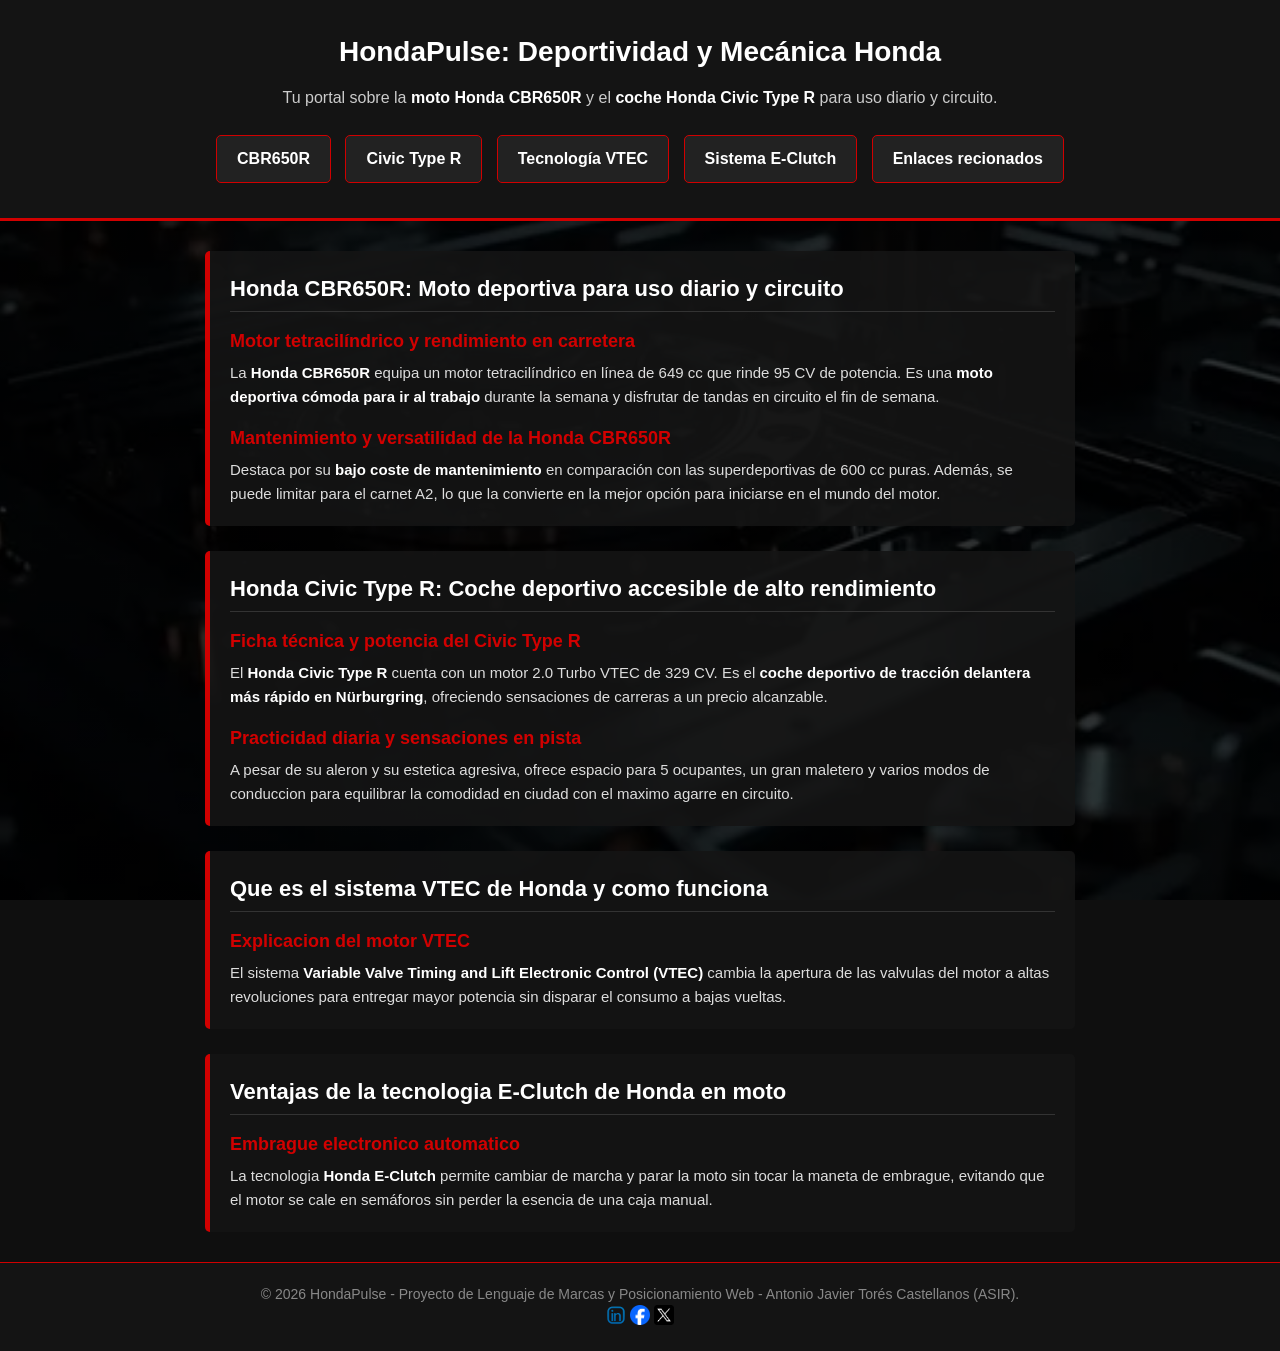
==== index.html @ 5279d7a5 "Add files via upload" ====
<!DOCTYPE html>
<html lang="es">
<head>
    <meta charset="UTF-8">
    <meta name="viewport" content="width=device-width, initial-scale=1.0">
    <title>HondaPulse | Honda CBR650R, Civic Type R, VTEC y E-Clutch</title>
    
    <!-- Metaetiquetas SEO con keywords de cola corta y larga -->
    <meta name="description" content="Portal de HondaPulse dedicado a la moto Honda CBR650R, coche Honda Civic Type R, motor VTEC y tecnologia E-Clutch. Guia de rendimiento en circuito y uso diario.">
    <meta name="keywords" content="honda, motos honda, coches deportivos, honda cbr650r, honda civic type r, vtec, e-clutch, cbr650r uso diario y circuito, civic type r rendimiento, mantenimiento cbr650r, motor tetracilindrico 650, comprar honda cbr650r, ficha tecnica civic type r, como funciona el vtec, ventajas e-clutch honda">
    <meta name="author" content="HondaPulse">
    <meta name="robots" content="index, follow">
    <link rel="canonical" href="https://antoniojtc.github.io">
    <!-- Favicon -->
    <link rel="icon" type="image/png" href="Favicon/android-chrome-192x192.png">
    <link rel="icon" href="Favicon/android-chrome-512x512.png">
    <link rel="icon" href="Favicon/apple-touch-icon.png">
    <link rel="icon" href="Favicon/favicon-16x16.png">
    <link rel="icon" href="Favicon/favicon-32x32.png">
    <link rel="icon" href="Favicon/favicon.ico">
    <link rel="canonical" href="https://www.https://antoniojtc.github.io/.com/enlaces">
    <!-- Redes sociales -->
    <meta property="og:title" content="HondaPulse | Honda CBR650R, Civic Type R, VTEC y E-Clutch">
    <meta property="og:description" content="Portal de HondaPulse dedicado a la moto Honda CBR650R, coche Honda Civic Type R, motor VTEC y tecnologia E-Clutch. Guia de rendimiento en circuito y uso diario.">
    <meta property="og:image" content="https://antoniojtc.github.io/imagenes/poster-publicitario-hondapusle.webp"> 
    <meta property="og:url" content="https://antoniojtc.github.io">
    <!-- Hoja de estilos CSS externa -->
    <link rel="stylesheet" href="estilo.css">
</head>

<body>

    <!-- Cabecera de la página -->
    <header class="cabecera">
        <h1>HondaPulse: Deportividad y Mecánica Honda</h1>
        <p>Tu portal sobre la <strong>moto Honda CBR650R</strong> y el <strong>coche Honda Civic Type R</strong> para uso diario y circuito.</p>

        <!-- Navegación principal con lista -->
        <nav>
            <ol class="menu">
                <li><a href="#cbr650r">CBR650R</a></li>
                <li><a href="#type-r">Civic Type R</a></li>
                <li><a href="#vtec">Tecnología VTEC</a></li>
                <li><a href="#e-clutch">Sistema E-Clutch</a></li>
                <li><a href="enlaces.html">Enlaces recionados</a></li>
            </ol>
        </nav>
    </header>

    <!-- Contenido principal -->
    <main>

        <!-- Sección 1: Honda CBR650R -->
        <section id="cbr650r" class="tarjeta">
            <h2>Honda CBR650R: Moto deportiva para uso diario y circuito</h2>
            
            <article>
                <h3>Motor tetracilíndrico y rendimiento en carretera</h3>
                <p>
                    La <strong>Honda CBR650R</strong> equipa un motor tetracilíndrico en línea de 649 cc que rinde 95 CV de potencia. Es una <strong>moto deportiva cómoda para ir al trabajo</strong> durante la semana y disfrutar de tandas en circuito el fin de semana.
                </p>
            </article>

            <article>
                <h3>Mantenimiento y versatilidad de la Honda CBR650R</h3>
                <p>
                    Destaca por su <strong>bajo coste de mantenimiento</strong> en comparación con las superdeportivas de 600 cc puras. Además, se puede limitar para el carnet A2, lo que la convierte en la mejor opción para iniciarse en el mundo del motor.
                </p>
            </article>
        </section>

        <!-- Sección 2: Honda Civic Type R -->
        <section id="type-r" class="tarjeta">
            <h2>Honda Civic Type R: Coche deportivo accesible de alto rendimiento</h2>
            
            <article>
                <h3>Ficha técnica y potencia del Civic Type R</h3>
                <p>
                    El <strong>Honda Civic Type R</strong> cuenta con un motor 2.0 Turbo VTEC de 329 CV. Es el <strong>coche deportivo de tracción delantera más rápido en Nürburgring</strong>, ofreciendo sensaciones de carreras a un precio alcanzable.
                </p>
            </article>

            <article>
                <h3>Practicidad diaria y sensaciones en pista</h3>
                <p>
                    A pesar de su aleron y su estetica agresiva, ofrece espacio para 5 ocupantes, un gran maletero y varios modos de conduccion para equilibrar la comodidad en ciudad con el maximo agarre en circuito.
                </p>
            </article>
        </section>

        <!-- Seccion 3: Tecnologia VTEC -->
        <section id="vtec" class="tarjeta">
            <h2>Que es el sistema VTEC de Honda y como funciona</h2>
            
            <article>
                <h3>Explicacion del motor VTEC</h3>
                <p>
                    El sistema <strong>Variable Valve Timing and Lift Electronic Control (VTEC)</strong> cambia la apertura de las valvulas del motor a altas revoluciones para entregar mayor potencia sin disparar el consumo a bajas vueltas.
                </p>
            </article>
        </section>

        <!-- Seccion 4: Sistema E-Clutch -->
        <section id="e-clutch" class="tarjeta">
            <h2>Ventajas de la tecnologia E-Clutch de Honda en moto</h2>
            
            <article>
                <h3>Embrague electronico automatico</h3>
                <p>
                    La tecnologia <strong>Honda E-Clutch</strong> permite cambiar de marcha y parar la moto sin tocar la maneta de embrague, evitando que el motor se cale en semáforos sin perder la esencia de una caja manual.
                </p>
            </article>
        </section>

    </main>

    <!-- Pie de pagina -->
    <footer>
        <p>&copy; 2026 HondaPulse - Proyecto de Lenguaje de Marcas y Posicionamiento Web - Antonio Javier Torés Castellanos  (ASIR).</p>

        <a href="https://www.linkedin.com/sharing/share-offsite/?url=https://antoniojtc.github.io"><img src="../imagenes/3d-linkedin-logo-icon-isolated-on-transparent-background-free-png.webp" width="20" alt=""></a>
        <a href="https://www.facebook.com/dialog/share?display=popup&app_id=94039431626&href=https://antoniojtc.github.io"><img src="../imagenes/2023_Facebook_icon.svg.webp" alt="Comparte en facebook" width="20"></a> <a href="https://x.com/intent/post?url=https://antoniojtc.github.io"><img src="../imagenes/1725374683twitter-x-logo.png" alt="Comparte en X" width="20"> </a>
    
    </footer>
</body>
</html>

    </footer>

</body>
</html>
<!-- https://squoosh.app : esta web es para reducir el peso de las imagenes -->
---- estilo.css ----
/* =====================================================
   HONDAPULSE - Hoja de Estilos CSS
   ===================================================== */

/* Reset básico para ajustar márgenes */
* {
    margin: 0;
    padding: 0;
    box-sizing: border-box;
}

/* Configuracion del cuerpo de la pagina */
body {
    font-family: Arial, sans-serif;
    line-height: 1.6;
    color: #ffffff;
    background-color: #0f0f0f;
    /* Fondo con imagen oscurecida mediante un gradiente negro */
    background-image: linear-gradient(rgba(0, 0, 0, 0.8), rgba(0, 0, 0, 0.8)), url("imagenes/pngtree-close-up-image-of-a-black-machine-with-metal-parts-image_2656666.webp");
    background-size: cover;
    background-position: center;
    background-attachment: fixed;
}

.cabecera {
    text-align: center;
    padding: 30px 15px;
    background-color: #141414;
    border-bottom: 3px solid #d10000; /* Borde rojo Honda */
}

.cabecera h1 {
    color: #ffffff;
    font-size: 28px;
    margin-bottom: 10px;
}

.cabecera p {
    color: #cccccc;
    font-size: 16px;
}

/* Estilo del meu de navegacion */
.menu {
    list-style: none;
    margin-top: 20px;
}

.menu li {
    display: inline-block; /* Coloca los botones uno al lado del otro */
    margin: 5px;
}

.menu a {
    display: block;
    padding: 10px 20px;
    background-color: #222222;
    color: #ffffff;
    text-decoration: none;
    border-radius: 5px;
    border: 1px solid #d10000;
    font-weight: bold;
}

/* Efecto al pasar el raton por los botones */
.menu a:hover {
    background-color: #d10000;
    color: #ffffff;
}

/* Contenedor principal de la pagina */
main {
    max-width: 900px;
    margin: 30px auto;
    padding: 0 15px;
}

/* Estilo de las tarjetas de contenido (<section>) */
.tarjeta {
    background-color: rgba(20, 20, 20, 0.9);
    border-left: 5px solid #d10000; /* Línea fija roja a la izquierda */
    border-radius: 5px;
    padding: 20px;
    margin-bottom: 25px;
}

.tarjeta h2 {
    color: #ffffff;
    font-size: 22px;
    margin-bottom: 15px;
    border-bottom: 1px solid #333333;
    padding-bottom: 5px;
}

.tarjeta h3 {
    color: #d10000; /* Subtitulos en rojo */
    font-size: 18px;
    margin-top: 15px;
    margin-bottom: 5px;
}

.tarjeta p {
    color: #dddddd;
    font-size: 15px;
}

/* Palabras clave destacadas dentro del texto */
strong {
    color: #ffffff;
}

/* Pie de pagina */
footer {
    text-align: center;
    padding: 20px;
    background-color: #141414;
    border-top: 1px solid #d10000;
    font-size: 14px;
    color: #888888;
}
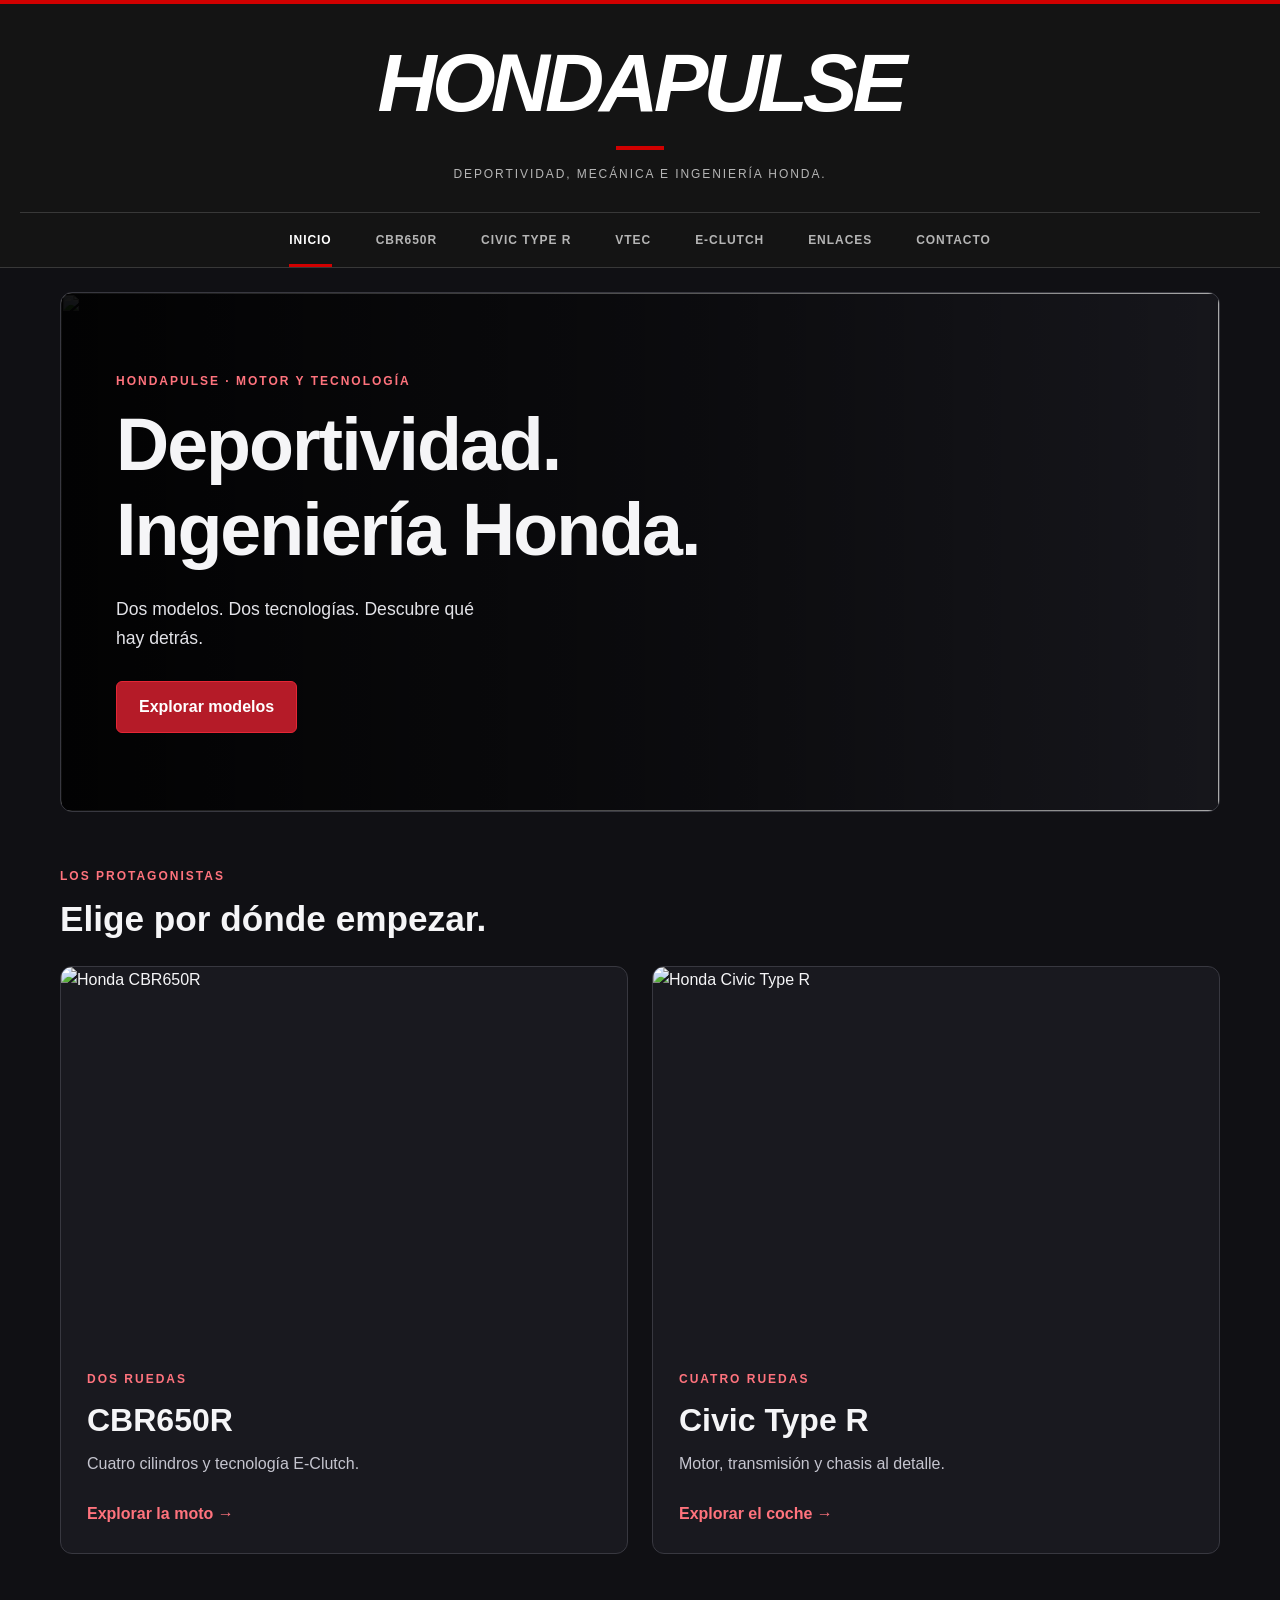
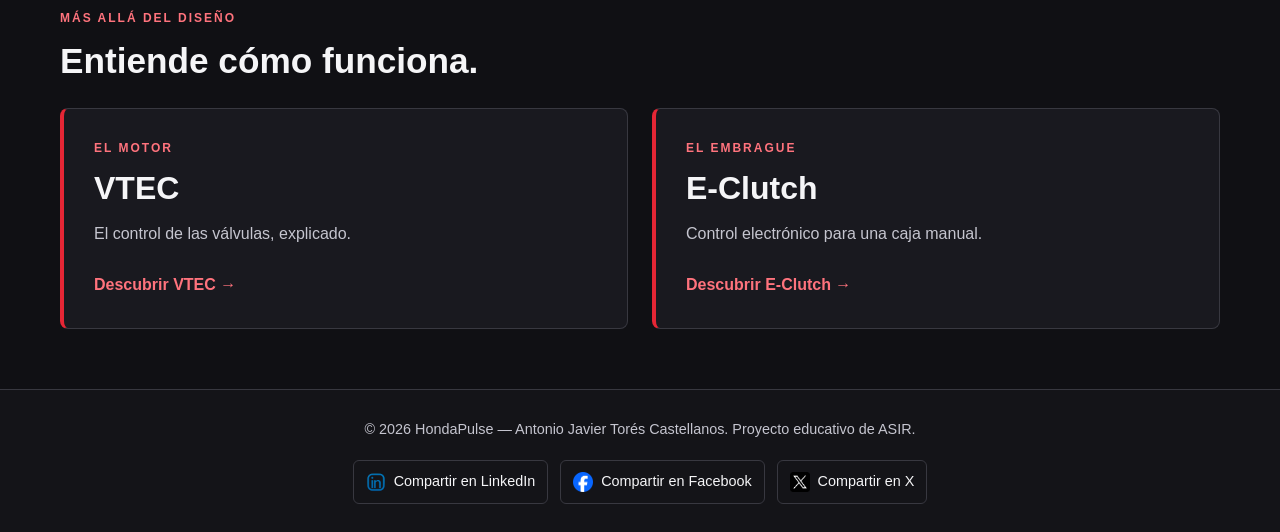
==== commit 4d5c5cfa: "Add files via upload" ====
--- a/index.html
+++ b/index.html
@@ -1,132 +1,254 @@
 <!DOCTYPE html>
 <html lang="es">
+
 <head>
     <meta charset="UTF-8">
     <meta name="viewport" content="width=device-width, initial-scale=1.0">
-    <title>HondaPulse | Honda CBR650R, Civic Type R, VTEC y E-Clutch</title>
-    
-    <!-- Metaetiquetas SEO con keywords de cola corta y larga -->
-    <meta name="description" content="Portal de HondaPulse dedicado a la moto Honda CBR650R, coche Honda Civic Type R, motor VTEC y tecnologia E-Clutch. Guia de rendimiento en circuito y uso diario.">
-    <meta name="keywords" content="honda, motos honda, coches deportivos, honda cbr650r, honda civic type r, vtec, e-clutch, cbr650r uso diario y circuito, civic type r rendimiento, mantenimiento cbr650r, motor tetracilindrico 650, comprar honda cbr650r, ficha tecnica civic type r, como funciona el vtec, ventajas e-clutch honda">
-    <meta name="author" content="HondaPulse">
+
+    <title>HondaPulse | CBR650R, Civic Type R y tecnología Honda</title>
+
+    <meta name="description"
+          content="Descubre la Honda CBR650R, el Civic Type R y las tecnologías VTEC y E-Clutch. Un proyecto sobre mecánica, ingeniería y deportividad Honda.">
+
+    <meta name="keywords"
+          content="Honda, CBR650R, Civic Type R, VTEC, E-Clutch, mecánica Honda, tecnología Honda">
+
+    <meta name="author" content="Antonio Javier Torés Castellanos">
     <meta name="robots" content="index, follow">
-    <link rel="canonical" href="https://antoniojtc.github.io">
-    <!-- Favicon -->
-    <link rel="icon" type="image/png" href="Favicon/android-chrome-192x192.png">
-    <link rel="icon" href="Favicon/android-chrome-512x512.png">
-    <link rel="icon" href="Favicon/apple-touch-icon.png">
-    <link rel="icon" href="Favicon/favicon-16x16.png">
-    <link rel="icon" href="Favicon/favicon-32x32.png">
-    <link rel="icon" href="Favicon/favicon.ico">
-    <link rel="canonical" href="https://www.https://antoniojtc.github.io/.com/enlaces">
-    <!-- Redes sociales -->
-    <meta property="og:title" content="HondaPulse | Honda CBR650R, Civic Type R, VTEC y E-Clutch">
-    <meta property="og:description" content="Portal de HondaPulse dedicado a la moto Honda CBR650R, coche Honda Civic Type R, motor VTEC y tecnologia E-Clutch. Guia de rendimiento en circuito y uso diario.">
-    <meta property="og:image" content="https://antoniojtc.github.io/imagenes/poster-publicitario-hondapusle.webp"> 
-    <meta property="og:url" content="https://antoniojtc.github.io">
-    <!-- Hoja de estilos CSS externa -->
+    <meta name="theme-color" content="#141414">
+
+    <link rel="canonical" href="https://antoniojtc.github.io/">
+
+    <!-- Iconos del sitio -->
+    <link rel="icon"
+          href="Favicon/favicon.ico">
+
+    <link rel="icon"
+          type="image/png"
+          sizes="32x32"
+          href="Favicon/favicon-32x32.png">
+
+    <link rel="icon"
+          type="image/png"
+          sizes="16x16"
+          href="Favicon/favicon-16x16.png">
+
+    <link rel="apple-touch-icon"
+          sizes="180x180"
+          href="Favicon/apple-touch-icon.png">
+
+    <!-- Información para compartir la portada -->
+    <meta property="og:type" content="website">
+    <meta property="og:locale" content="es_ES">
+    <meta property="og:site_name" content="HondaPulse">
+
+    <meta property="og:title"
+          content="HondaPulse | Deportividad e ingeniería Honda">
+
+    <meta property="og:description"
+          content="Explora la CBR650R, el Civic Type R y el funcionamiento de VTEC y E-Clutch.">
+
+    <meta property="og:image"
+          content="https://antoniojtc.github.io/imagenes/post-honda.webp">
+
+    <meta property="og:image:alt"
+          content="Imagen de presentación del proyecto HondaPulse">
+
+    <meta property="og:url"
+          content="https://antoniojtc.github.io/">
+
+    <meta name="twitter:card" content="summary_large_image">
+
+    <meta name="twitter:title"
+          content="HondaPulse | Deportividad e ingeniería Honda">
+
+    <meta name="twitter:description"
+          content="Explora la CBR650R, el Civic Type R y las tecnologías VTEC y E-Clutch.">
+
+    <meta name="twitter:image"
+          content="https://antoniojtc.github.io/imagenes/post-honda.webp">
+
     <link rel="stylesheet" href="estilo.css">
 </head>
 
 <body>
 
-    <!-- Cabecera de la página -->
     <header class="cabecera">
-        <h1>HondaPulse: Deportividad y Mecánica Honda</h1>
-        <p>Tu portal sobre la <strong>moto Honda CBR650R</strong> y el <strong>coche Honda Civic Type R</strong> para uso diario y circuito.</p>
-
-        <!-- Navegación principal con lista -->
-        <nav>
-            <ol class="menu">
-                <li><a href="#cbr650r">CBR650R</a></li>
-                <li><a href="#type-r">Civic Type R</a></li>
-                <li><a href="#vtec">Tecnología VTEC</a></li>
-                <li><a href="#e-clutch">Sistema E-Clutch</a></li>
-                <li><a href="enlaces.html">Enlaces recionados</a></li>
-            </ol>
+        <h1>HondaPulse</h1>
+
+        <p>Deportividad, mecánica e ingeniería Honda.</p>
+
+        <nav aria-label="Navegación principal">
+            <ul class="menu">
+                <li>
+                    <a href="index.html" aria-current="page">Inicio</a>
+                </li>
+
+                <li>
+                    <a href="modelos/cbr650r.html">CBR650R</a>
+                </li>
+
+                <li>
+                    <a href="modelos/civic-type-r.html">Civic Type R</a>
+                </li>
+
+                <li>
+                    <a href="tecnologias/vtec.html">VTEC</a>
+                </li>
+
+                <li>
+                    <a href="tecnologias/e-clutch.html">E-Clutch</a>
+                </li>
+
+                <li>
+                    <a href="enlaces.html">Enlaces</a>
+                </li>
+
+                <li>
+                    <a href="contacto.html">Contacto</a>
+                </li>
+            </ul>
         </nav>
     </header>
 
-    <!-- Contenido principal -->
-    <main>
-
-        <!-- Sección 1: Honda CBR650R -->
-        <section id="cbr650r" class="tarjeta">
-            <h2>Honda CBR650R: Moto deportiva para uso diario y circuito</h2>
-            
-            <article>
-                <h3>Motor tetracilíndrico y rendimiento en carretera</h3>
+    <main class="portada">
+
+        <!-- Imagen protagonista -->
+        <section class="hero">
+            <img
+                src="imagenes/civic1º.webp"
+                alt=""
+                width="1600"
+                height="900"
+                fetchpriority="high">
+
+            <div class="hero-contenido">
+                <p class="etiqueta">HONDAPULSE · MOTOR Y TECNOLOGÍA</p>
+
+                <h2>Deportividad.<br>Ingeniería Honda.</h2>
+
                 <p>
-                    La <strong>Honda CBR650R</strong> equipa un motor tetracilíndrico en línea de 649 cc que rinde 95 CV de potencia. Es una <strong>moto deportiva cómoda para ir al trabajo</strong> durante la semana y disfrutar de tandas en circuito el fin de semana.
+                    Dos modelos. Dos tecnologías.
+                    Descubre qué hay detrás.
                 </p>
-            </article>
-
-            <article>
-                <h3>Mantenimiento y versatilidad de la Honda CBR650R</h3>
-                <p>
-                    Destaca por su <strong>bajo coste de mantenimiento</strong> en comparación con las superdeportivas de 600 cc puras. Además, se puede limitar para el carnet A2, lo que la convierte en la mejor opción para iniciarse en el mundo del motor.
-                </p>
-            </article>
+
+                <a class="boton" href="#modelos">Explorar modelos</a>
+            </div>
         </section>
 
-        <!-- Sección 2: Honda Civic Type R -->
-        <section id="type-r" class="tarjeta">
-            <h2>Honda Civic Type R: Coche deportivo accesible de alto rendimiento</h2>
-            
-            <article>
-                <h3>Ficha técnica y potencia del Civic Type R</h3>
-                <p>
-                    El <strong>Honda Civic Type R</strong> cuenta con un motor 2.0 Turbo VTEC de 329 CV. Es el <strong>coche deportivo de tracción delantera más rápido en Nürburgring</strong>, ofreciendo sensaciones de carreras a un precio alcanzable.
-                </p>
-            </article>
-
-            <article>
-                <h3>Practicidad diaria y sensaciones en pista</h3>
-                <p>
-                    A pesar de su aleron y su estetica agresiva, ofrece espacio para 5 ocupantes, un gran maletero y varios modos de conduccion para equilibrar la comodidad en ciudad con el maximo agarre en circuito.
-                </p>
-            </article>
+        <!-- Acceso a los modelos -->
+        <section id="modelos" class="escaparate">
+            <p class="etiqueta">LOS PROTAGONISTAS</p>
+            <h2>Elige por dónde empezar.</h2>
+
+            <div class="rejilla-modelos">
+
+                <article class="modelo">
+                    <a href="modelos/cbr650r.html">
+                        <img
+                            src="imagenes/honda-cbr650r-gallery2-1728x972-desktop1.jpg"
+                            alt="Honda CBR650R"
+                            width="900"
+                            height="600"
+                            loading="lazy">
+
+                        <div class="modelo-contenido">
+                            <p class="etiqueta">DOS RUEDAS</p>
+                            <h3>CBR650R</h3>
+                            <p>Cuatro cilindros y tecnología E-Clutch.</p>
+                            <span class="modelo-acceso">Explorar la moto →</span>
+                        </div>
+                    </a>
+                </article>
+
+                <article class="modelo">
+                    <a href="modelos/civic-type-r.html">
+                        <img
+                            src="imagenes/honda-civic-type-r-2020-1.jpg"
+                            alt="Honda Civic Type R"
+                            width="900"
+                            height="600"
+                            loading="lazy">
+
+                        <div class="modelo-contenido">
+                            <p class="etiqueta">CUATRO RUEDAS</p>
+                            <h3>Civic Type R</h3>
+                            <p>Motor, transmisión y chasis al detalle.</p>
+                            <span class="modelo-acceso">Explorar el coche →</span>
+                        </div>
+                    </a>
+                </article>
+
+            </div>
         </section>
 
-        <!-- Seccion 3: Tecnologia VTEC -->
-        <section id="vtec" class="tarjeta">
-            <h2>Que es el sistema VTEC de Honda y como funciona</h2>
-            
-            <article>
-                <h3>Explicacion del motor VTEC</h3>
-                <p>
-                    El sistema <strong>Variable Valve Timing and Lift Electronic Control (VTEC)</strong> cambia la apertura de las valvulas del motor a altas revoluciones para entregar mayor potencia sin disparar el consumo a bajas vueltas.
-                </p>
-            </article>
+        <!-- Acceso a las tecnologías -->
+        <section id="tecnologias" class="escaparate tecnologia-portada">
+            <p class="etiqueta">MÁS ALLÁ DEL DISEÑO</p>
+            <h2>Entiende cómo funciona.</h2>
+
+            <div class="rejilla-tecnologias">
+                <a class="tecnologia-enlace" href="tecnologias/vtec.html">
+                    <span class="etiqueta">EL MOTOR</span>
+                    <h3>VTEC</h3>
+                    <p>El control de las válvulas, explicado.</p>
+                    <span class="modelo-acceso">Descubrir VTEC →</span>
+                </a>
+
+                <a class="tecnologia-enlace" href="tecnologias/e-clutch.html">
+                    <span class="etiqueta">EL EMBRAGUE</span>
+                    <h3>E-Clutch</h3>
+                    <p>Control electrónico para una caja manual.</p>
+                    <span class="modelo-acceso">Descubrir E-Clutch →</span>
+                </a>
+            </div>
         </section>
 
-        <!-- Seccion 4: Sistema E-Clutch -->
-        <section id="e-clutch" class="tarjeta">
-            <h2>Ventajas de la tecnologia E-Clutch de Honda en moto</h2>
-            
-            <article>
-                <h3>Embrague electronico automatico</h3>
-                <p>
-                    La tecnologia <strong>Honda E-Clutch</strong> permite cambiar de marcha y parar la moto sin tocar la maneta de embrague, evitando que el motor se cale en semáforos sin perder la esencia de una caja manual.
-                </p>
-            </article>
-        </section>
-
     </main>
 
-    <!-- Pie de pagina -->
     <footer>
-        <p>&copy; 2026 HondaPulse - Proyecto de Lenguaje de Marcas y Posicionamiento Web - Antonio Javier Torés Castellanos  (ASIR).</p>
-
-        <a href="https://www.linkedin.com/sharing/share-offsite/?url=https://antoniojtc.github.io"><img src="../imagenes/3d-linkedin-logo-icon-isolated-on-transparent-background-free-png.webp" width="20" alt=""></a>
-        <a href="https://www.facebook.com/dialog/share?display=popup&app_id=94039431626&href=https://antoniojtc.github.io"><img src="../imagenes/2023_Facebook_icon.svg.webp" alt="Comparte en facebook" width="20"></a> <a href="https://x.com/intent/post?url=https://antoniojtc.github.io"><img src="../imagenes/1725374683twitter-x-logo.png" alt="Comparte en X" width="20"> </a>
-    
+        <p>
+            &copy; 2026 HondaPulse — Antonio Javier Torés Castellanos.
+            Proyecto educativo de ASIR.
+        </p>
+
+        <nav aria-label="Compartir HondaPulse">
+            <ul class="redes">
+                <li>
+                    <a href="https://www.linkedin.com/sharing/share-offsite/?url=https%3A%2F%2Fantoniojtc.github.io%2F">
+                        <img
+                            src="imagenes/3d-linkedin-logo-icon-isolated-on-transparent-background-free-png.webp"
+                            width="20"
+                            height="20"
+                            alt="">
+                        Compartir en LinkedIn
+                    </a>
+                </li>
+
+                <li>
+                    <a href="https://www.facebook.com/sharer/sharer.php?u=https%3A%2F%2Fantoniojtc.github.io%2F">
+                        <img
+                            src="imagenes/2023_Facebook_icon.svg.webp"
+                            width="20"
+                            height="20"
+                            alt="">
+                        Compartir en Facebook
+                    </a>
+                </li>
+
+                <li>
+                    <a href="https://x.com/intent/post?url=https%3A%2F%2Fantoniojtc.github.io%2F">
+                        <img
+                            src="imagenes/1725374683twitter-x-logo.png"
+                            width="20"
+                            height="20"
+                            alt="">
+                        Compartir en X
+                    </a>
+                </li>
+            </ul>
+        </nav>
     </footer>
+
 </body>
-</html>
-
-    </footer>
-
-</body>
-</html>
-<!-- https://squoosh.app : esta web es para reducir el peso de las imagenes -->+</html>
--- a/estilo.css
+++ b/estilo.css
@@ -1,120 +1,857 @@
-/* =====================================================
-   HONDAPULSE - Hoja de Estilos CSS
-   ===================================================== */
-
-/* Reset básico para ajustar márgenes */
+/* =====================================
+   HONDAPULSE — HOJA DE ESTILOS COMÚN
+   ===================================== */
+
+:root {
+    --fondo: #101014;
+    --superficie: #19191f;
+    --texto: #f5f5f7;
+    --secundario: #c5c5cf;
+    --rojo: #e52635;
+    --rojo-claro: #ff737d;
+    --borde: #383840;
+}
+
 * {
     margin: 0;
     padding: 0;
     box-sizing: border-box;
 }
 
-/* Configuracion del cuerpo de la pagina */
+html {
+    font-size: 16px;
+}
+
 body {
-    font-family: Arial, sans-serif;
+    min-height: 100vh;
+    font-family: Arial, Helvetica, sans-serif;
+    line-height: 1.65;
+    color: var(--texto);
+    background-color: var(--fondo);
+}
+
+/* Texto y enlaces */
+
+h1,
+h2,
+h3 {
+    line-height: 1.15;
+    overflow-wrap: anywhere;
+}
+
+p {
+    margin-bottom: 16px;
+}
+
+p:last-child {
+    margin-bottom: 0;
+}
+
+a {
+    color: var(--rojo-claro);
+    text-underline-offset: 4px;
+    overflow-wrap: anywhere;
+}
+
+a:hover {
+    color: #ffffff;
+}
+
+a:focus-visible {
+    outline: 3px solid #ffffff;
+    outline-offset: 5px;
+}
+
+img,
+video {
+    display: block;
+    max-width: 100%;
+    height: auto;
+}
+
+/* Cabecera */
+
+
+
+main {
+    width: min(1100px, 100%);
+    margin: 32px auto;
+    padding: 0 20px;
+}
+
+main.portada {
+    width: min(1200px, 100%);
+    margin: 24px auto 60px;
+}
+
+/* Fotografía de apertura */
+
+.hero {
+    position: relative;
+    display: flex;
+    align-items: center;
+    min-height: 520px;
+    padding: 55px;
+    overflow: hidden;
+    isolation: isolate;
+    background-color: var(--superficie);
+    border: 1px solid var(--borde);
+    border-radius: 12px;
+}
+
+.hero > img {
+    position: absolute;
+    inset: 0;
+    width: 100%;
+    height: 100%;
+    object-fit: cover;
+    z-index: -2;
+}
+
+.hero::before {
+    content: "";
+    position: absolute;
+    inset: 0;
+    background: linear-gradient(
+        90deg,
+        rgba(0, 0, 0, 0.92),
+        rgba(0, 0, 0, 0.55) 55%,
+        rgba(0, 0, 0, 0.12)
+    );
+    z-index: -1;
+}
+
+.hero-contenido {
+    max-width: 650px;
+}
+
+.etiqueta {
+    display: block;
+    margin-bottom: 12px;
+    color: var(--rojo-claro);
+    font-size: 0.75rem;
+    font-weight: bold;
+    letter-spacing: 2px;
+}
+
+.hero h2 {
+    margin-bottom: 22px;
+    font-size: clamp(2.4rem, 6vw, 4.6rem);
+    letter-spacing: -2px;
+}
+
+.hero-contenido > p:not(.etiqueta) {
+    max-width: 370px;
+    margin-bottom: 28px;
+    color: #e3e3e8;
+    font-size: 1.1rem;
+}
+
+.boton {
+    display: inline-block;
+    padding: 12px 22px;
+    color: #ffffff;
+    background-color: #b51b28;
+    border: 1px solid var(--rojo);
+    border-radius: 6px;
+    font-weight: bold;
+    text-decoration: none;
+}
+
+.boton:hover {
+    background-color: #d22030;
+}
+
+/* Secciones de la portada */
+
+.escaparate {
+    margin-top: 55px;
+    scroll-margin-top: 20px;
+}
+
+.escaparate > h2 {
+    margin-bottom: 26px;
+    font-size: clamp(1.6rem, 3vw, 2.2rem);
+}
+
+.rejilla-modelos,
+.rejilla-tecnologias {
+    display: grid;
+    grid-template-columns: repeat(2, minmax(0, 1fr));
+    gap: 24px;
+}
+
+/* Tarjetas de modelos */
+
+.modelo {
+    min-width: 0;
+    overflow: hidden;
+    background-color: var(--superficie);
+    border: 1px solid var(--borde);
+    border-radius: 12px;
+}
+
+.modelo > a {
+    display: block;
+    height: 100%;
+    color: var(--texto);
+    text-decoration: none;
+}
+
+.modelo img {
+    width: 100%;
+    aspect-ratio: 3 / 2;
+    object-fit: cover;
+}
+
+.modelo-contenido {
+    padding: 26px;
+}
+
+.modelo h3 {
+    margin-bottom: 12px;
+    font-size: 2rem;
+}
+
+.modelo-contenido > p:not(.etiqueta) {
+    color: var(--secundario);
+}
+
+.modelo-acceso {
+    display: inline-block;
+    margin-top: 8px;
+    color: var(--rojo-claro);
+    font-weight: bold;
+}
+
+.modelo:hover {
+    border-color: var(--rojo);
+}
+
+.modelo > a:focus-visible {
+    outline-offset: -5px;
+}
+
+/* Accesos a tecnologías */
+
+.tecnologia-enlace {
+    display: block;
+    min-width: 0;
+    padding: 30px;
+    color: var(--texto);
+    background-color: var(--superficie);
+    border: 1px solid var(--borde);
+    border-left: 4px solid var(--rojo);
+    border-radius: 8px;
+    text-decoration: none;
+}
+
+.tecnologia-enlace h3 {
+    margin-bottom: 14px;
+    font-size: 2rem;
+}
+
+.tecnologia-enlace > p {
+    color: var(--secundario);
+}
+
+.tecnologia-enlace:hover {
+    background-color: #24242c;
+    border-color: var(--rojo);
+}
+
+/* Bloques de contenido de las páginas interiores */
+
+.tarjeta {
+    margin-bottom: 26px;
+    padding: 28px;
+    background-color: var(--superficie);
+    border: 1px solid var(--borde);
+    border-top: 3px solid var(--rojo);
+    border-radius: 12px;
+}
+
+.tarjeta h2 {
+    margin-bottom: 20px;
+    font-size: 1.8rem;
+}
+
+.tarjeta h3 {
+    margin: 24px 0 12px;
+    color: var(--rojo-claro);
+}
+
+.tarjeta p {
+    color: var(--secundario);
+}
+
+/* Pie y enlaces sociales */
+
+footer {
+    padding: 28px 20px;
+    color: var(--secundario);
+    background-color: #141418;
+    border-top: 1px solid var(--borde);
+    text-align: center;
+    font-size: 0.9rem;
+}
+
+.redes {
+    display: flex;
+    flex-wrap: wrap;
+    justify-content: center;
+    gap: 12px;
+    margin-top: 18px;
+    padding: 0;
+    list-style: none;
+}
+
+.redes a {
+    display: flex;
+    align-items: center;
+    gap: 8px;
+    padding: 9px 12px;
+    color: var(--texto);
+    border: 1px solid var(--borde);
+    border-radius: 6px;
+    text-decoration: none;
+}
+
+.redes a:hover {
+    background-color: #25252d;
+    border-color: var(--rojo);
+}
+
+.redes img {
+    width: 20px;
+    height: 20px;
+    object-fit: contain;
+    flex-shrink: 0;
+}
+
+/* Pantallas pequeñas */
+
+@media (max-width: 650px) {
+    .cabecera {
+        padding: 20px 14px;
+    }
+
+    .menu {
+        gap: 8px;
+    }
+
+    .menu a {
+        padding: 9px 12px;
+        font-size: 0.9rem;
+    }
+
+    main,
+    main.portada {
+        padding: 0 14px;
+    }
+
+    .hero {
+        min-height: 460px;
+        padding: 30px 22px;
+    }
+
+    .hero::before {
+        background: rgba(0, 0, 0, 0.72);
+    }
+
+    .hero h2 {
+        letter-spacing: -1px;
+    }
+
+    .rejilla-modelos,
+    .rejilla-tecnologias {
+        grid-template-columns: 1fr;
+    }
+
+    .escaparate {
+        margin-top: 36px;
+    }
+
+    .modelo-contenido,
+    .tecnologia-enlace,
+    .tarjeta {
+        padding: 22px;
+    }
+}
+/* =====================================
+   PÁGINAS INTERIORES
+   ===================================== */
+
+/* Migas de pan */
+.migas {
+    margin-bottom: 24px;
+}
+
+.migas ol {
+    display: flex;
+    flex-wrap: wrap;
+    gap: 10px;
+    padding: 0;
+    list-style: none;
+    color: var(--secundario);
+    font-size: 0.9rem;
+}
+
+.migas li + li::before {
+    content: "/";
+    margin-right: 10px;
+    color: var(--secundario);
+}
+
+.migas [aria-current="page"] {
+    color: var(--texto);
+}
+
+/* Fotografía del modelo */
+.foto-modelo {
+    margin-bottom: 30px;
+    overflow: hidden;
+    background-color: var(--superficie);
+    border: 1px solid var(--borde);
+    border-radius: 12px;
+}
+
+.foto-modelo img {
+    width: 100%;
+    height: auto;
+}
+
+.foto-modelo figcaption {
+    padding: 14px 20px;
+    color: var(--secundario);
+    font-size: 0.85rem;
+}
+
+/* Tabla técnica */
+.tabla-contenedor {
+    overflow-x: auto;
+    margin-bottom: 16px;
+}
+
+.tabla-datos {
+    width: 100%;
+    border-collapse: collapse;
+    text-align: left;
+}
+
+.tabla-datos caption {
+    padding: 0 0 16px;
+    color: var(--secundario);
+    text-align: left;
+}
+
+.tabla-datos th,
+.tabla-datos td {
+    padding: 14px 16px;
+    border: 1px solid var(--borde);
+}
+
+.tabla-datos thead {
+    color: #ffffff;
+    background-color: #8f1826;
+}
+
+.tabla-datos tbody th {
+    width: 40%;
+    color: var(--texto);
+}
+
+.tabla-datos tbody td {
+    color: var(--secundario);
+}
+
+.tabla-datos tbody tr:nth-child(even) {
+    background-color: rgba(255, 255, 255, 0.04);
+}
+
+.tabla-datos tbody tr:hover {
+    background-color: rgba(207, 152, 157, 0.12);
+}
+
+.tabla-datos tfoot {
+    color: var(--secundario);
+    font-size: 0.85rem;
+}
+
+.fuente {
+    font-size: 0.85rem;
+}
+
+/* Enlaces del pie sobre fondo oscuro */
+footer a {
+    color: #ff737d;
+}
+
+footer a:hover {
+    color: #ffffff;
+}
+
+@media (max-width: 650px) {
+    .tabla-datos th,
+    .tabla-datos td {
+        padding: 10px;
+        font-size: 0.9rem;
+    }
+}
+/* Listas de conceptos */
+.conceptos dt {
+    margin-top: 20px;
+    margin-bottom: 6px;
+    color: var(--rojo-claro);
+    font-weight: bold;
+}
+
+.conceptos dt:first-child {
+    margin-top: 0;
+}
+
+.conceptos dd {
+    margin-left: 0;
+    color: var(--secundario);
+}
+/* Listas de pasos */
+.pasos {
+    padding-left: 24px;
+    color: var(--secundario);
+}
+
+.pasos li {
+    margin-bottom: 16px;
+}
+
+.pasos strong {
+    color: var(--texto);
+}
+
+/* Abreviaturas con explicación */
+abbr[title] {
+    text-decoration: underline dotted;
+    text-underline-offset: 4px;
+}
+
+/* Vídeos insertados */
+.video-contenedor {
+    width: 100%;
+    aspect-ratio: 16 / 9;
+    margin: 22px 0;
+    overflow: hidden;
+    background-color: #000000;
+    border: 1px solid var(--borde);
+    border-radius: 10px;
+}
+
+.video-contenedor iframe {
+    display: block;
+    width: 100%;
+    height: 100%;
+    border: 0;
+}
+/* =====================================================
+   FORMULARIO DE CONTACTO
+   ===================================================== */
+
+.aviso-formulario {
+    margin: 20px 0;
+    padding: 16px;
+    background-color: var(--fondo);
+    border-left: 4px solid var(--rojo);
+    border-radius: 6px;
+}
+
+.formulario-contacto {
+    margin-top: 24px;
+}
+
+.formulario-contacto fieldset {
+    min-width: 0;
+    margin-bottom: 24px;
+    padding: 20px;
+    border: 1px solid var(--borde);
+    border-radius: 10px;
+}
+
+.formulario-contacto legend {
+    padding: 0 10px;
+    color: var(--texto);
+    font-weight: bold;
+}
+
+.formulario-contacto .campo {
+    margin-bottom: 20px;
+}
+
+.formulario-contacto .campo:last-child {
+    margin-bottom: 0;
+}
+
+.formulario-contacto label {
+    display: block;
+    margin-bottom: 8px;
+    color: var(--texto);
+    font-weight: bold;
+}
+
+.formulario-contacto input,
+.formulario-contacto select,
+.formulario-contacto textarea {
+    display: block;
+    width: 100%;
+    padding: 12px 14px;
+    color: var(--texto);
+    background-color: var(--fondo);
+    border: 1px solid var(--borde);
+    border-radius: 6px;
+    font: inherit;
+    box-sizing: border-box;
+    color-scheme: dark;
+}
+
+.formulario-contacto textarea {
+    min-height: 160px;
+    resize: vertical;
+}
+
+.formulario-contacto input:focus-visible,
+.formulario-contacto select:focus-visible,
+.formulario-contacto textarea:focus-visible,
+.formulario-contacto button:focus-visible {
+    outline: 2px solid var(--rojo-claro);
+    outline-offset: 3px;
+}
+
+.formulario-contacto .ayuda-formulario {
+    margin: 8px 0 16px;
+    color: var(--secundario);
+    font-size: 0.9rem;
+}
+
+.acciones-formulario {
+    display: flex;
+    flex-wrap: wrap;
+    gap: 12px;
+    margin-top: 20px;
+}
+
+.formulario-contacto button {
+    font: inherit;
+    cursor: pointer;
+}
+
+.formulario-contacto .boton-secundario {
+    color: var(--texto);
+    background: transparent;
+    border: 1px solid var(--borde);
+}
+
+.formulario-contacto .boton-secundario:hover {
+    background: var(--fondo);
+    border-color: var(--rojo);
+}
+
+.formulario-contacto button:disabled {
+    color: var(--secundario);
+    background: var(--borde);
+    border: 1px solid var(--borde);
+    opacity: 0.7;
+    cursor: not-allowed;
+    transform: none;
+    box-shadow: none;
+}
+/* =========================================
+   ENCABEZADO HONDAPULSE
+   ========================================= */
+
+.cabecera {
+    display: block;
+    padding: 34px 20px 0;
+    text-align: center;
+    color: #ffffff;
+    background: #141414;
+    border-top: 4px solid #d10000;
+    border-bottom: 1px solid #383838;
+}
+
+/* Nombre de la web */
+
+.cabecera h1 {
+    margin: 0;
+    padding: 0;
+
+    font-family: Arial, Helvetica, sans-serif;
+    font-size: clamp(42px, 7vw, 82px);
+    font-weight: 900;
+    font-style: italic;
+    line-height: 1.1;
+    letter-spacing: -0.06em;
+    text-transform: uppercase;
+
+    color: #ffffff;
+}
+
+/* Pequeña línea roja bajo el nombre */
+
+.cabecera h1::after {
+    content: "";
+    display: block;
+
+    width: 48px;
+    height: 4px;
+    margin: 18px auto 15px;
+
+    background-color: #d10000;
+}
+
+/* Frase de presentación */
+
+.cabecera p {
+    margin: 0;
+    padding: 0;
+
+    color: #b5b5b5;
+    font-family: Arial, Helvetica, sans-serif;
+    font-size: 12px;
+    font-weight: normal;
     line-height: 1.6;
+    letter-spacing: 0.16em;
+    text-transform: uppercase;
+}
+
+/* Franja de navegación */
+
+.cabecera > nav {
+    display: block;
+    width: 100%;
+    margin: 28px 0 0;
+    padding: 0;
+
+    border-top: 1px solid #383838;
+}
+
+.cabecera .menu {
+    display: flex;
+    flex-wrap: wrap;
+    justify-content: center;
+    align-items: stretch;
+    gap: 0;
+
+    max-width: 1100px;
+    margin: 0 auto;
+    padding: 0;
+
+    list-style: none;
+}
+
+.cabecera .menu li {
+    display: block;
+    margin: 0;
+    padding: 0;
+}
+
+/* Enlaces del menú */
+
+.cabecera .menu a {
+    position: relative;
+    display: block;
+
+    padding: 18px 22px;
+
+    color: #b5b5b5;
+    background: transparent;
+
+    border: 0;
+    border-radius: 0;
+
+    font-family: Arial, Helvetica, sans-serif;
+    font-size: 12px;
+    font-weight: bold;
+    line-height: 1.5;
+    letter-spacing: 0.08em;
+    text-decoration: none;
+    text-transform: uppercase;
+
+    transition: color 180ms ease;
+}
+
+/* Indicador rojo bajo cada enlace */
+
+.cabecera .menu a::after {
+    content: "";
+    position: absolute;
+
+    right: 22px;
+    bottom: 0;
+    left: 22px;
+
+    height: 3px;
+    background-color: #d10000;
+
+    transform: scaleX(0);
+    transform-origin: center;
+    transition: transform 180ms ease;
+}
+
+/* Página actual, ratón y teclado */
+
+.cabecera .menu a:hover,
+.cabecera .menu a:focus-visible,
+.cabecera .menu a[aria-current="page"] {
     color: #ffffff;
-    background-color: #0f0f0f;
-    /* Fondo con imagen oscurecida mediante un gradiente negro */
-    background-image: linear-gradient(rgba(0, 0, 0, 0.8), rgba(0, 0, 0, 0.8)), url("imagenes/pngtree-close-up-image-of-a-black-machine-with-metal-parts-image_2656666.webp");
-    background-size: cover;
-    background-position: center;
-    background-attachment: fixed;
-}
-
-.cabecera {
-    text-align: center;
-    padding: 30px 15px;
-    background-color: #141414;
-    border-bottom: 3px solid #d10000; /* Borde rojo Honda */
-}
-
-.cabecera h1 {
-    color: #ffffff;
-    font-size: 28px;
-    margin-bottom: 10px;
-}
-
-.cabecera p {
-    color: #cccccc;
-    font-size: 16px;
-}
-
-/* Estilo del meu de navegacion */
-.menu {
-    list-style: none;
-    margin-top: 20px;
-}
-
-.menu li {
-    display: inline-block; /* Coloca los botones uno al lado del otro */
-    margin: 5px;
-}
-
-.menu a {
-    display: block;
-    padding: 10px 20px;
-    background-color: #222222;
-    color: #ffffff;
-    text-decoration: none;
-    border-radius: 5px;
-    border: 1px solid #d10000;
-    font-weight: bold;
-}
-
-/* Efecto al pasar el raton por los botones */
-.menu a:hover {
-    background-color: #d10000;
-    color: #ffffff;
-}
-
-/* Contenedor principal de la pagina */
-main {
-    max-width: 900px;
-    margin: 30px auto;
-    padding: 0 15px;
-}
-
-/* Estilo de las tarjetas de contenido (<section>) */
-.tarjeta {
-    background-color: rgba(20, 20, 20, 0.9);
-    border-left: 5px solid #d10000; /* Línea fija roja a la izquierda */
-    border-radius: 5px;
-    padding: 20px;
-    margin-bottom: 25px;
-}
-
-.tarjeta h2 {
-    color: #ffffff;
-    font-size: 22px;
-    margin-bottom: 15px;
-    border-bottom: 1px solid #333333;
-    padding-bottom: 5px;
-}
-
-.tarjeta h3 {
-    color: #d10000; /* Subtitulos en rojo */
-    font-size: 18px;
-    margin-top: 15px;
-    margin-bottom: 5px;
-}
-
-.tarjeta p {
-    color: #dddddd;
-    font-size: 15px;
-}
-
-/* Palabras clave destacadas dentro del texto */
-strong {
-    color: #ffffff;
-}
-
-/* Pie de pagina */
-footer {
-    text-align: center;
-    padding: 20px;
-    background-color: #141414;
-    border-top: 1px solid #d10000;
-    font-size: 14px;
-    color: #888888;
+    background: transparent;
+}
+
+.cabecera .menu a:hover::after,
+.cabecera .menu a:focus-visible::after,
+.cabecera .menu a[aria-current="page"]::after {
+    transform: scaleX(1);
+}
+
+.cabecera .menu a:focus-visible {
+    outline: 2px solid #ffffff;
+    outline-offset: -5px;
+}
+
+/* Adaptación a pantallas pequeñas */
+
+@media (max-width: 600px) {
+    .cabecera {
+        padding: 26px 14px 0;
+    }
+
+    .cabecera p {
+        max-width: 290px;
+        margin: 0 auto;
+
+        font-size: 10px;
+        letter-spacing: 0.12em;
+    }
+
+    .cabecera > nav {
+        margin-top: 22px;
+    }
+
+    .cabecera .menu a {
+        padding: 14px 10px;
+
+        font-size: 11px;
+        letter-spacing: 0.03em;
+    }
+
+    .cabecera .menu a::after {
+        right: 10px;
+        left: 10px;
+    }
+}
+
+/* Respeta la preferencia de movimiento reducido */
+
+@media (prefers-reduced-motion: reduce) {
+    .cabecera .menu a,
+    .cabecera .menu a::after {
+        transition: none;
+    }
 }
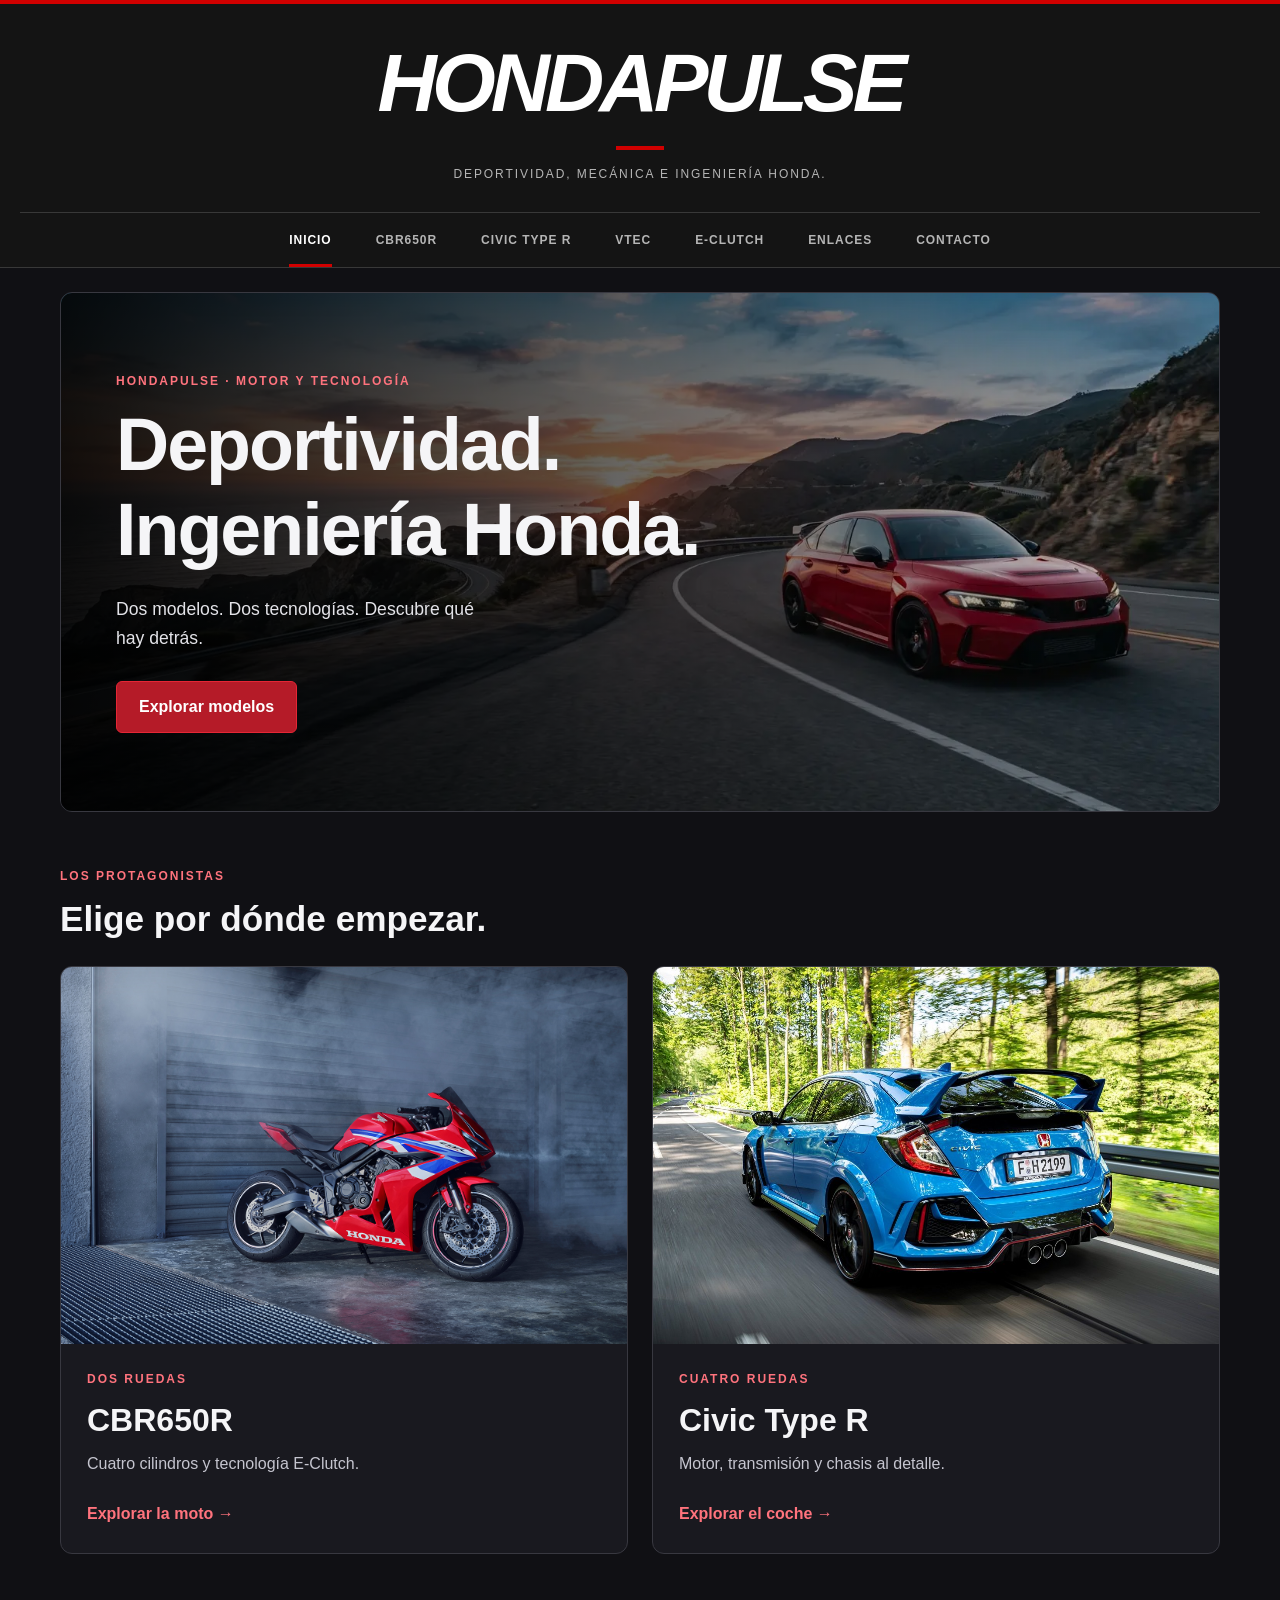
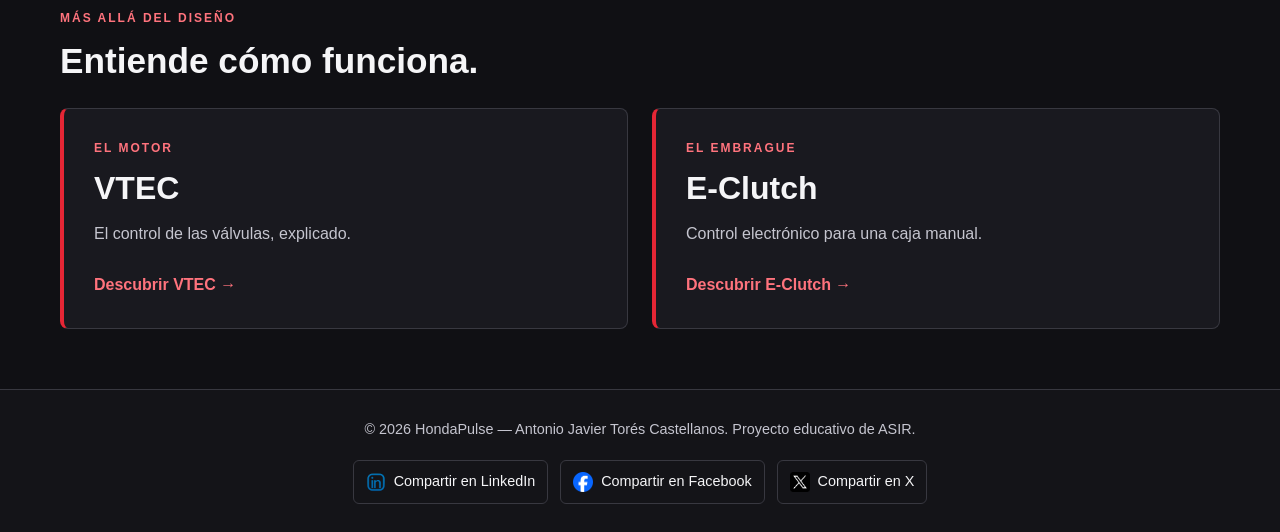
==== commit 5682819e: "Add files via upload" ====
--- a/index.html
+++ b/index.html
@@ -85,7 +85,7 @@
                 </li>
 
                 <li>
-                    <a href="modelos/cbr650r.html">CBR650R</a>
+                    <a href="modelos/CBR650R.html">CBR650R</a>
                 </li>
 
                 <li>
@@ -93,11 +93,11 @@
                 </li>
 
                 <li>
-                    <a href="tecnologias/vtec.html">VTEC</a>
-                </li>
-
-                <li>
-                    <a href="tecnologias/e-clutch.html">E-Clutch</a>
+                    <a href="tecnologias/VTEC.html">VTEC</a>
+                </li>
+
+                <li>
+                    <a href="tecnologias/E-CLUTCH.html">E-Clutch</a>
                 </li>
 
                 <li>
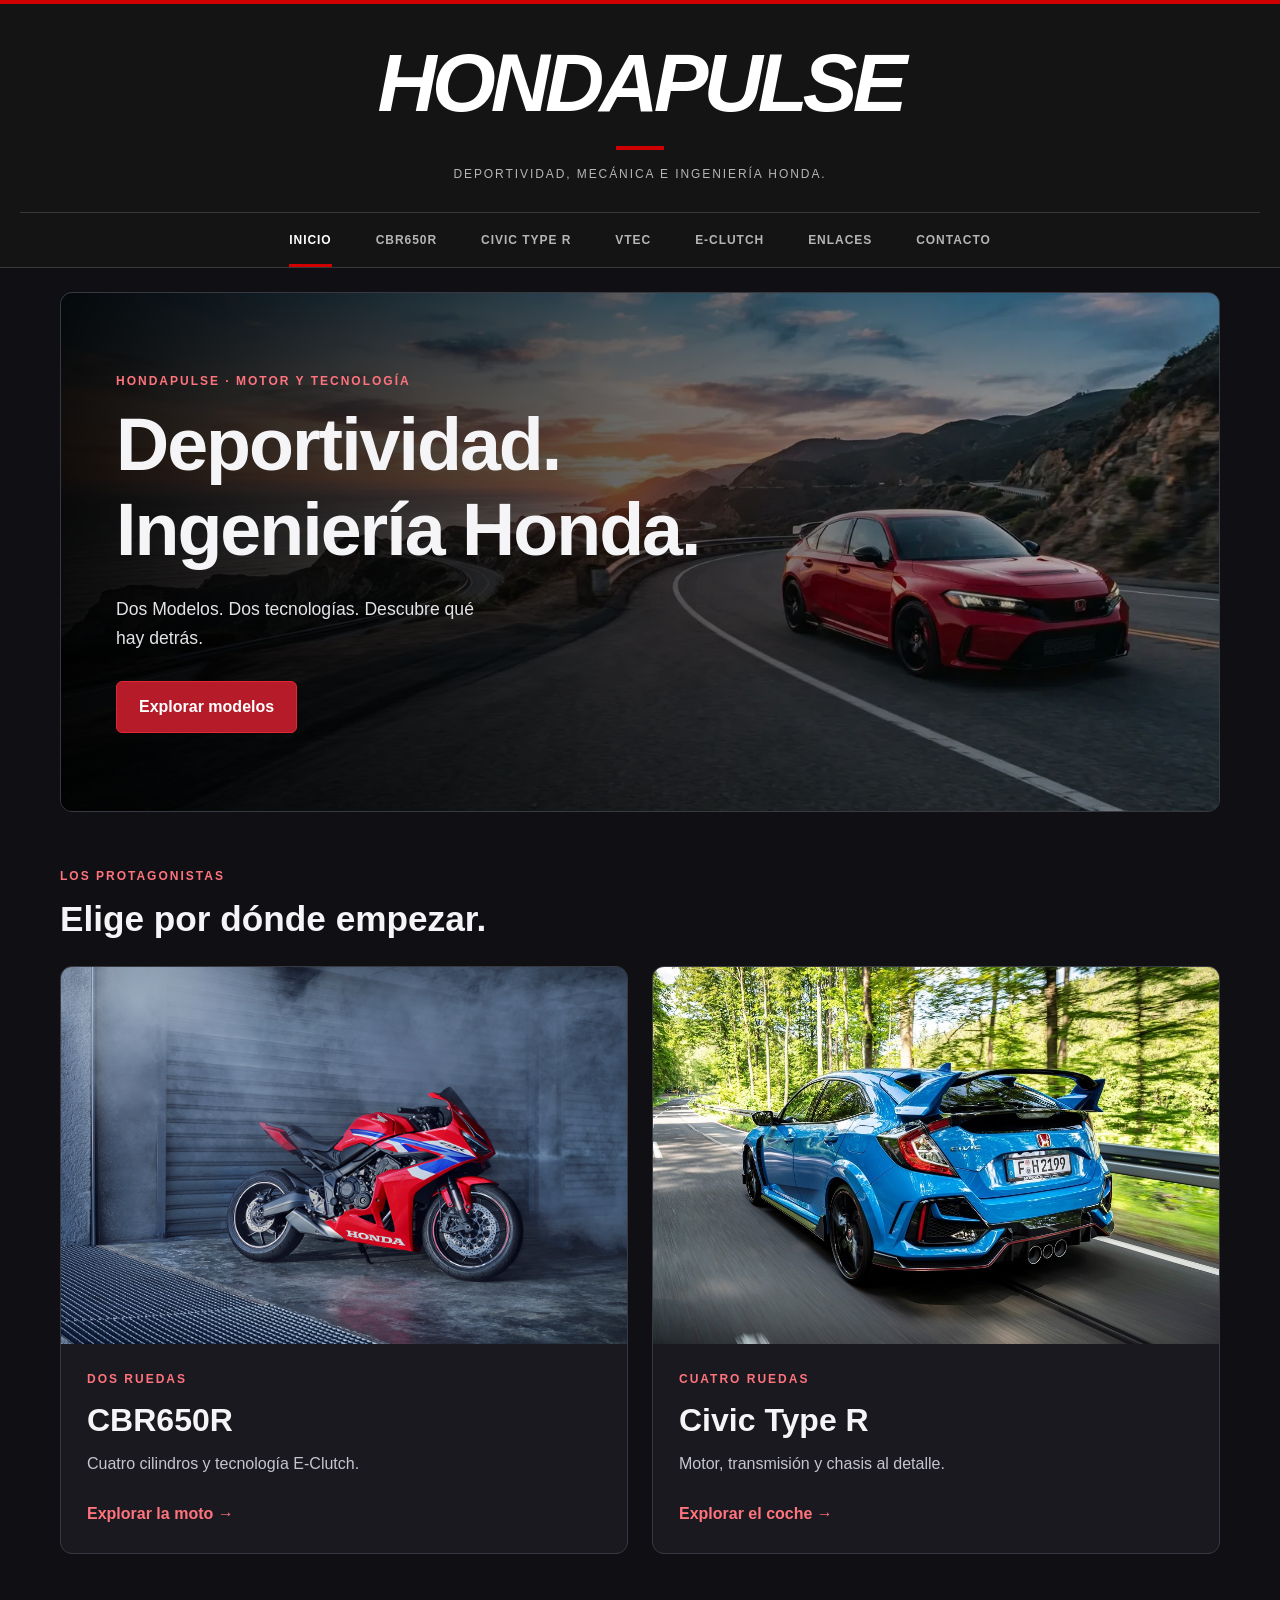
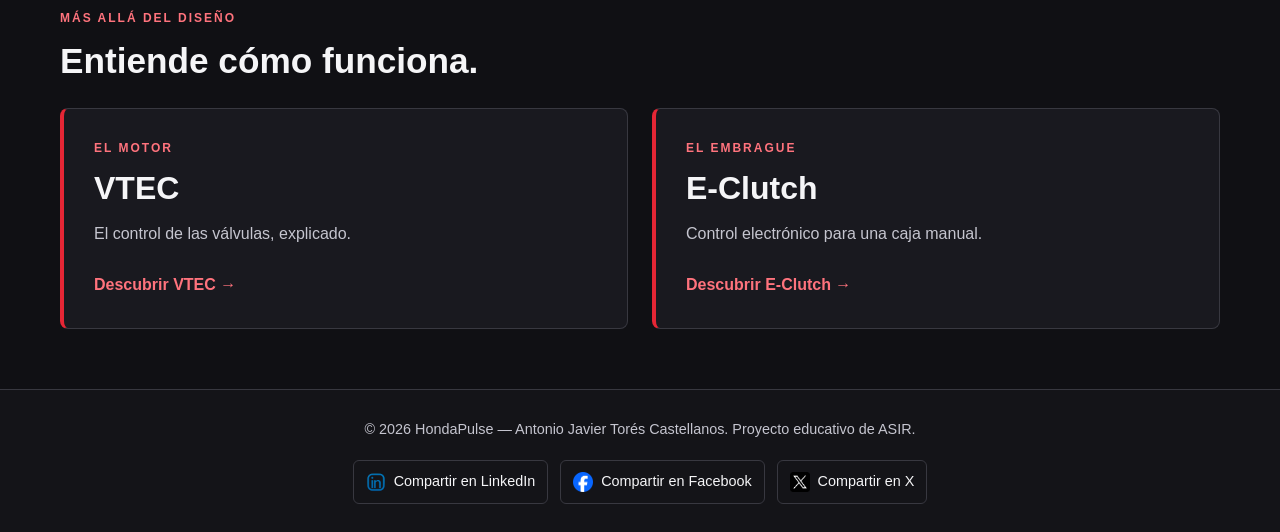
==== commit f400a45e: "Add files via upload" ====
--- a/index.html
+++ b/index.html
@@ -85,11 +85,11 @@
                 </li>
 
                 <li>
-                    <a href="modelos/CBR650R.html">CBR650R</a>
-                </li>
-
-                <li>
-                    <a href="modelos/civic-type-r.html">Civic Type R</a>
+                    <a href="Modelos/">CBR650R</a>
+                </li>
+
+                <li>
+                    <a href="Modelos/civic-type-r.html">Civic Type R</a>
                 </li>
 
                 <li>
@@ -128,7 +128,7 @@
                 <h2>Deportividad.<br>Ingeniería Honda.</h2>
 
                 <p>
-                    Dos modelos. Dos tecnologías.
+                    Dos Modelos. Dos tecnologías.
                     Descubre qué hay detrás.
                 </p>
 
@@ -144,7 +144,7 @@
             <div class="rejilla-modelos">
 
                 <article class="modelo">
-                    <a href="modelos/cbr650r.html">
+                    <a href="Modelos/CBR650R.html">
                         <img
                             src="imagenes/honda-cbr650r-gallery2-1728x972-desktop1.jpg"
                             alt="Honda CBR650R"
@@ -162,7 +162,7 @@
                 </article>
 
                 <article class="modelo">
-                    <a href="modelos/civic-type-r.html">
+                    <a href="Modelos/civic-type-r.html">
                         <img
                             src="imagenes/honda-civic-type-r-2020-1.jpg"
                             alt="Honda Civic Type R"
@@ -188,14 +188,14 @@
             <h2>Entiende cómo funciona.</h2>
 
             <div class="rejilla-tecnologias">
-                <a class="tecnologia-enlace" href="tecnologias/vtec.html">
+                <a class="tecnologia-enlace" href="tecnologias/VTEC.html">
                     <span class="etiqueta">EL MOTOR</span>
                     <h3>VTEC</h3>
                     <p>El control de las válvulas, explicado.</p>
                     <span class="modelo-acceso">Descubrir VTEC →</span>
                 </a>
 
-                <a class="tecnologia-enlace" href="tecnologias/e-clutch.html">
+                <a class="tecnologia-enlace" href="tecnologias/E-CLUTCH.html">
                     <span class="etiqueta">EL EMBRAGUE</span>
                     <h3>E-Clutch</h3>
                     <p>Control electrónico para una caja manual.</p>
